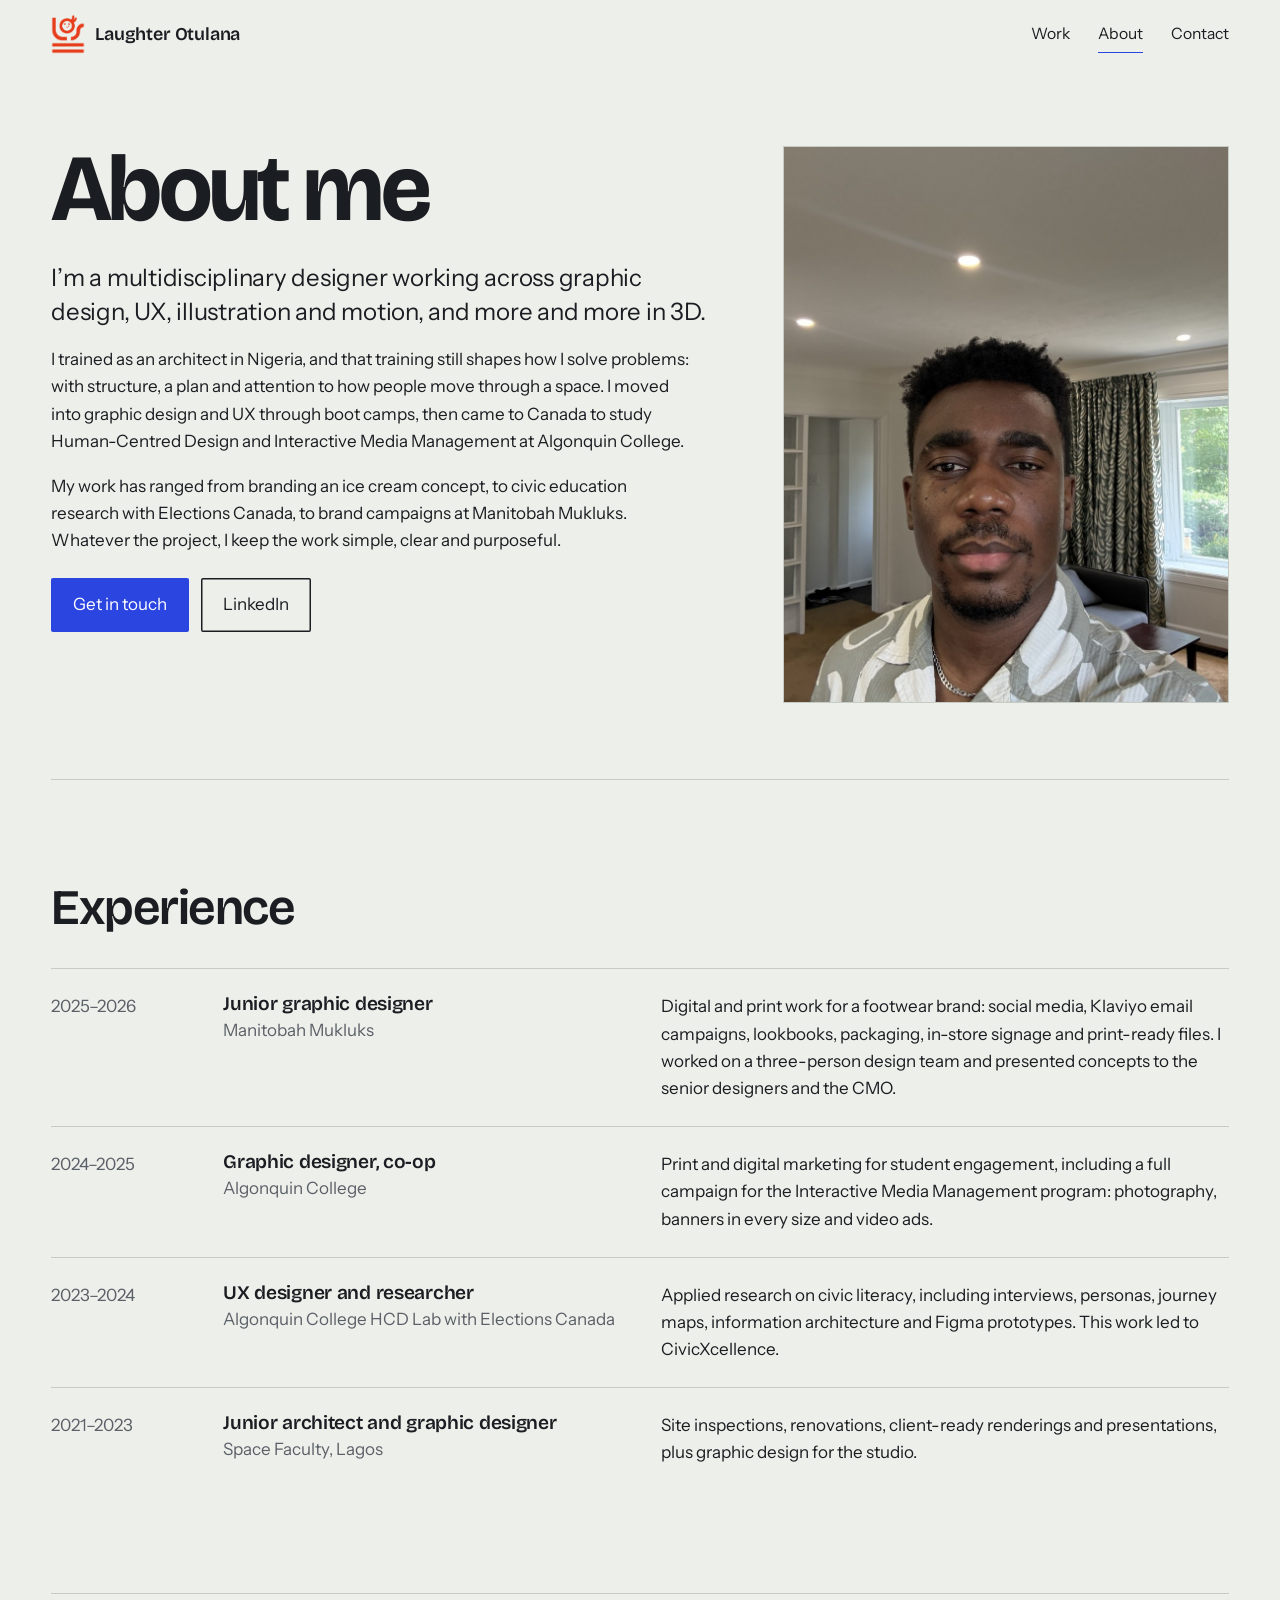
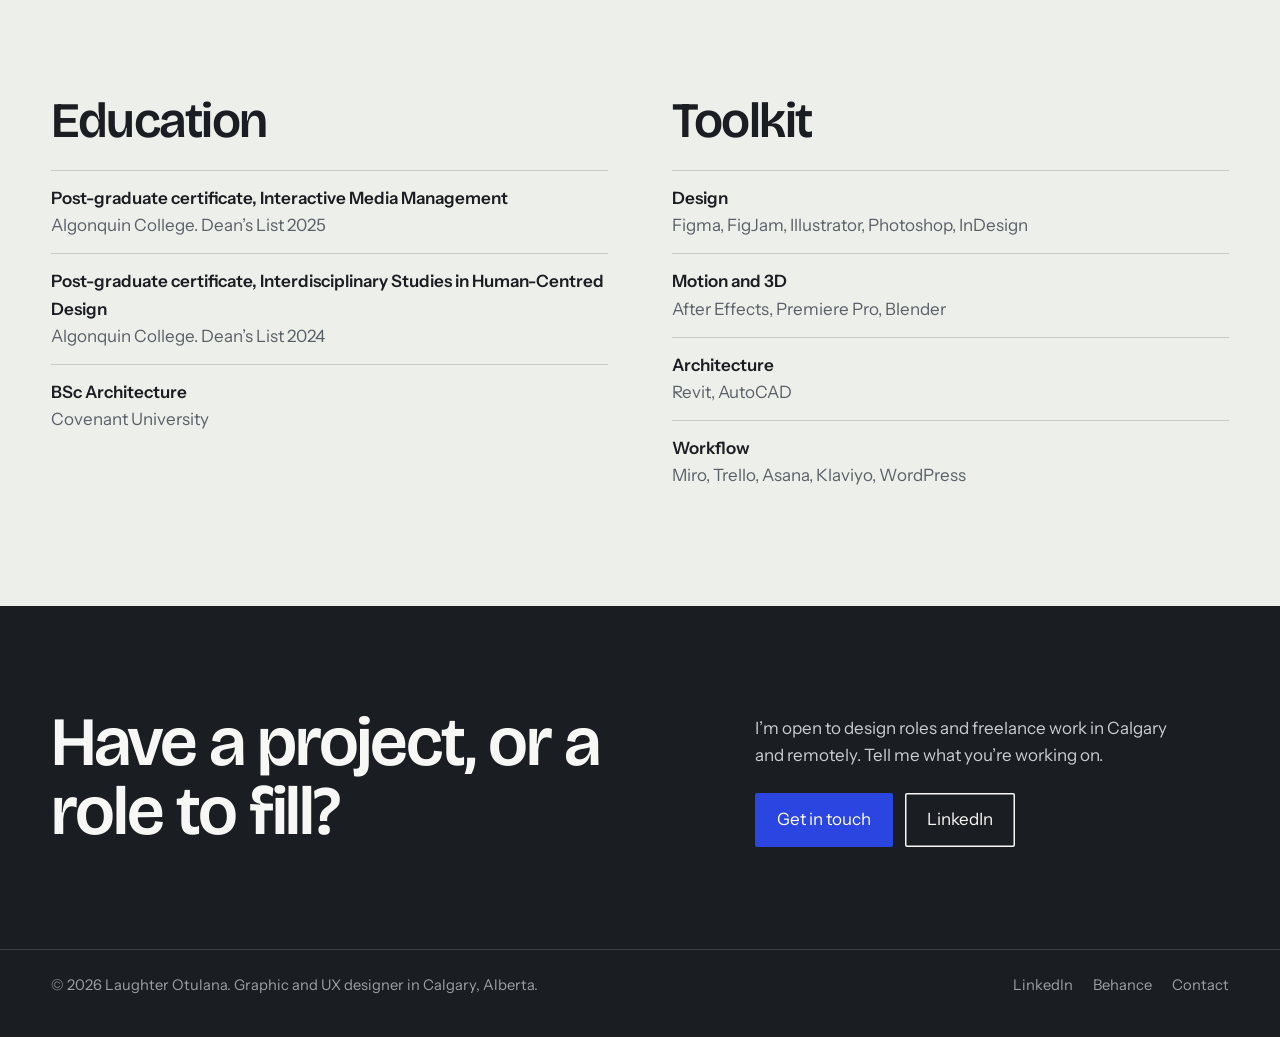
==== about.html @ 89f3bd7b "Add portfolio site Co-Authored-By: Claude Opus 5.5 <noreply@anthropic.com> Claude-Session: https://c" ====
<!DOCTYPE html>
<html lang="en">
<head>
<meta charset="utf-8">
<meta name="viewport" content="width=device-width, initial-scale=1">
<title>About, Laughter Otulana</title>
<meta name="description" content="Graphic and UX designer with a background in architecture, based in Calgary.">
<meta property="og:title" content="About, Laughter Otulana">
<meta property="og:description" content="Graphic and UX designer with a background in architecture, based in Calgary."><meta property="og:image" content="assets/img/og-image.jpg">
<link rel="icon" type="image/png" href="assets/img/favicon.png">
<link rel="preconnect" href="https://fonts.googleapis.com"><link rel="preconnect" href="https://fonts.gstatic.com" crossorigin><link href="https://fonts.googleapis.com/css2?family=Bricolage+Grotesque:opsz,wght@12..96,400..800&family=Instrument+Sans:wght@400..700&display=swap" rel="stylesheet">
<link rel="stylesheet" href="css/style.css">
</head>
<body>
<a class="skip" href="#main">Skip to content</a>
<header class="site-head"><div class="wrap">
<a class="brand" href="index.html"><img class="logo" src="assets/img/logo.png" alt="" width="34" height="40"><span class="full">Laughter Otulana</span></a>
<nav class="nav" aria-label="Main"><a href="index.html#work">Work</a><a href="about.html" aria-current="page">About</a><a href="contact.html">Contact</a></nav>
</div></header>
<main id="main"><div class="wrap">
<section class="about-hero">
<div class="bio">
<h1 class="case-title">About me</h1>
<div style="height:28px"></div>
<p>I’m a multidisciplinary designer working across graphic design, UX, illustration and motion, and more and more in 3D.</p>
<p>I trained as an architect in Nigeria, and that training still shapes how I solve problems: with structure, a plan and attention to how people move through a space. I moved into graphic design and UX through boot camps, then came to Canada to study Human-Centred Design and Interactive Media Management at Algonquin College.</p>
<p>My work has ranged from branding an ice cream concept, to civic education research with Elections Canada, to brand campaigns at Manitobah Mukluks. Whatever the project, I keep the work simple, clear and purposeful.</p>
<div class="actions"><a class="btn" href="contact.html">Get in touch</a><a class="btn ghost" href="https://www.linkedin.com/in/laughter-otulana-2809b318a/">LinkedIn</a></div>
</div>
<div class="media "><div class="ph"><span>Portrait</span></div><img src="assets/img/about/portrait.jpg" alt="Portrait of Laughter Otulana in a grey and white patterned shirt" decoding="async"></div>
</section>
<section class="sec" aria-labelledby="exp-h"><div class="sec-head"><h2 id="exp-h">Experience</h2></div><ol class="timeline"><li><div class="when">2025–2026</div><div><h3>Junior graphic designer</h3><div class="org">Manitobah Mukluks</div></div><p>Digital and print work for a footwear brand: social media, Klaviyo email campaigns, lookbooks, packaging, in-store signage and print-ready files. I worked on a three-person design team and presented concepts to the senior designers and the CMO.</p></li><li><div class="when">2024–2025</div><div><h3>Graphic designer, co-op</h3><div class="org">Algonquin College</div></div><p>Print and digital marketing for student engagement, including a full campaign for the Interactive Media Management program: photography, banners in every size and video ads.</p></li><li><div class="when">2023–2024</div><div><h3>UX designer and researcher</h3><div class="org">Algonquin College HCD Lab with Elections Canada</div></div><p>Applied research on civic literacy, including interviews, personas, journey maps, information architecture and Figma prototypes. This work led to CivicXcellence.</p></li><li><div class="when">2021–2023</div><div><h3>Junior architect and graphic designer</h3><div class="org">Space Faculty, Lagos</div></div><p>Site inspections, renovations, client-ready renderings and presentations, plus graphic design for the studio.</p></li></ol></section>
<section class="sec cols2">
<div><h2 style="margin-bottom:24px">Education</h2><ul class="plain"><li><b>Post-graduate certificate, Interactive Media Management</b><span>Algonquin College. Dean’s List 2025</span></li><li><b>Post-graduate certificate, Interdisciplinary Studies in Human-Centred Design</b><span>Algonquin College. Dean’s List 2024</span></li><li><b>BSc Architecture</b><span>Covenant University</span></li></ul></div>
<div><h2 style="margin-bottom:24px">Toolkit</h2><ul class="plain"><li><b>Design</b><span>Figma, FigJam, Illustrator, Photoshop, InDesign</span></li><li><b>Motion and 3D</b><span>After Effects, Premiere Pro, Blender</span></li><li><b>Architecture</b><span>Revit, AutoCAD</span></li><li><b>Workflow</b><span>Miro, Trello, Asana, Klaviyo, WordPress</span></li></ul></div>
</section>
</div></main>
<section class="cta" aria-labelledby="cta-h"><div class="wrap">
<div><h2 id="cta-h">Have a project, or a role to fill?</h2></div>
<div><p>I’m open to design roles and freelance work in Calgary and remotely. Tell me what you’re working on.</p>
<div class="actions"><a class="btn" href="contact.html">Get in touch</a><a class="btn ghost" href="https://www.linkedin.com/in/laughter-otulana-2809b318a/">LinkedIn</a></div></div>
</div></section>
<footer class="site-foot"><div class="wrap">
<span>© <span data-year>2026</span> Laughter Otulana. Graphic and UX designer in Calgary, Alberta.</span>
<nav aria-label="Social"><a href="https://www.linkedin.com/in/laughter-otulana-2809b318a/">LinkedIn</a><a href="https://www.behance.net/laughteoluwase">Behance</a><a href="contact.html">Contact</a></nav>
</div></footer>
<script src="js/main.js"></script>
</body>
</html>
---- css/style.css ----
/* Laughter Otulana — portfolio */
:root{
  --paper:#EDEFEA;
  --sheet:#F7F8F5;
  --ink:#1A1D21;
  --graphite:#5A6067;
  --line:#C6CBC3;
  --cobalt:#2B45E0;
  --cobalt-ink:#1E33B0;
  --display:"Bricolage Grotesque", "Helvetica Neue", Arial, sans-serif;
  --text:"Instrument Sans", "Helvetica Neue", Arial, sans-serif;
  --gutter:clamp(20px,4vw,56px);
  --max:1320px;
}
*{box-sizing:border-box}
html{-webkit-text-size-adjust:100%;scroll-behavior:smooth}
@media (prefers-reduced-motion:reduce){html{scroll-behavior:auto}}
body{margin:0;background:var(--paper);color:var(--ink);font-family:var(--text);font-size:1.0625rem;line-height:1.6;font-feature-settings:"tnum" 0}
img{display:block;max-width:100%}
a{color:inherit}
:focus-visible{outline:2px solid var(--cobalt);outline-offset:3px}
.skip{position:absolute;left:-999px;top:8px;background:var(--ink);color:var(--sheet);padding:8px 12px;z-index:10}
.skip:focus{left:8px}
.wrap{max-width:var(--max);margin:0 auto;padding:0 var(--gutter)}

/* header */
.site-head{position:sticky;top:0;z-index:5;background:color-mix(in srgb,var(--paper) 92%,transparent);backdrop-filter:blur(8px);border-bottom:1px solid transparent;transition:border-color .2s}
.site-head.scrolled{border-bottom-color:var(--line)}
.site-head .wrap{display:flex;align-items:center;justify-content:space-between;height:68px}
.brand{font-family:var(--display);font-weight:600;font-size:1.125rem;text-decoration:none;letter-spacing:-.01em;display:flex;align-items:center;gap:10px}
.brand svg{width:26px;height:26px}
.brand .logo{height:40px;width:auto;display:block}
.nav{display:flex;gap:28px;font-size:.98rem}
.nav a{text-decoration:none;padding:6px 0;border-bottom:1.5px solid transparent}
.nav a:hover,.nav a[aria-current="page"]{border-bottom-color:var(--cobalt)}

/* hero */
.hero{padding:clamp(48px,9vw,120px) 0 clamp(56px,8vw,104px)}
.dim{position:relative;height:28px;margin-bottom:14px;color:var(--cobalt);width:min(100%,var(--namew,100%))}
.dim .rule{position:absolute;left:0;right:0;top:50%;height:1px;background:currentColor;transform-origin:center;animation:draw 1.1s cubic-bezier(.6,.05,.2,1) .2s both}
.dim .rule::before,.dim .rule::after{content:"";position:absolute;top:-8px;width:1.5px;height:17px;background:currentColor;transform:rotate(45deg)}
.dim .rule::before{left:-1px}
.dim .rule::after{right:-1px}
.dim .tick{position:absolute;top:0;bottom:-18px;width:1px;background:currentColor;animation:fade .4s ease 1.1s both}
.dim .tick.l{left:0}.dim .tick.r{right:0}
.dim .label{position:absolute;left:50%;top:50%;transform:translate(-50%,-50%);background:var(--paper);padding:0 14px;font-size:clamp(.82rem,1.4vw,1rem);white-space:nowrap;animation:fade .5s ease 1s both,hover 3.2s ease-in-out 1.5s infinite;font-weight:500}
@keyframes draw{from{transform:scaleX(0)}to{transform:scaleX(1)}}
@keyframes fade{from{opacity:0}to{opacity:1}}
@keyframes hover{0%,100%{transform:translate(-50%,-50%)}50%{transform:translate(-50%,calc(-50% - 6px))}}
@media (prefers-reduced-motion:reduce){.dim .rule,.dim .tick,.dim .label{animation:none}}
.name{font-family:var(--display);font-weight:700;font-size:clamp(3.4rem,13.2vw,12.5rem);line-height:.86;letter-spacing:-.045em;margin:0;display:inline-block;font-variation-settings:"wdth" 100}
.name span{display:block}
.name span+span{margin-top:.14em}
.hero-foot{display:grid;grid-template-columns:minmax(0,1.3fr) minmax(0,1fr);gap:40px;margin-top:clamp(36px,5vw,64px);align-items:end}
.lede{font-size:clamp(1.2rem,2vw,1.55rem);line-height:1.4;max-width:30ch;margin:0;letter-spacing:-.01em}
.facts{display:grid;grid-template-columns:auto 1fr;gap:6px 20px;margin:0;font-size:.95rem}
.facts dt{color:var(--graphite)}
.facts dd{margin:0}
.btn{display:inline-flex;align-items:center;gap:10px;background:var(--cobalt);color:#fff;text-decoration:none;padding:13px 22px;border-radius:2px;font-weight:500;border:0;font:inherit;cursor:pointer}
.btn:hover{background:var(--cobalt-ink)}
.btn.ghost{background:transparent;color:var(--ink);box-shadow:inset 0 0 0 1.5px var(--ink)}
.btn.ghost:hover{background:var(--ink);color:var(--sheet)}
.actions{display:flex;gap:12px;flex-wrap:wrap;margin-top:24px}

/* section heads */
.sec{padding:clamp(56px,8vw,112px) 0;border-top:1px solid var(--line)}
.sec-head{display:flex;justify-content:space-between;align-items:end;gap:24px;flex-wrap:wrap;margin-bottom:36px}
h2{font-family:var(--display);font-weight:600;font-size:clamp(1.9rem,4vw,3.1rem);letter-spacing:-.03em;line-height:1;margin:0}
h3{font-family:var(--display);font-weight:600;letter-spacing:-.015em;line-height:1.15;margin:0}

/* filters */
.filters{display:flex;gap:6px;flex-wrap:wrap}
.filters button{font:inherit;font-size:.95rem;background:none;border:1px solid var(--line);color:var(--ink);padding:7px 14px;border-radius:99px;cursor:pointer}
.filters button:hover{border-color:var(--ink)}
.filters button[aria-pressed="true"]{background:var(--ink);color:var(--sheet);border-color:var(--ink)}

/* work grid */
.grid{display:grid;grid-template-columns:repeat(6,1fr);gap:clamp(28px,3.4vw,48px) clamp(20px,2.4vw,32px)}
.card{grid-column:span 2;text-decoration:none;display:block}
.card.big{grid-column:span 3}
.card[hidden]{display:none}
.card .media{aspect-ratio:4/3}
.card h3{font-size:1.3rem;margin-top:16px}
.card.big h3{font-size:clamp(1.4rem,2.2vw,1.85rem)}
.card .disc{color:var(--graphite);font-size:.95rem;margin-top:4px}
.card .sum{margin:10px 0 0;max-width:46ch}
.card:hover h3{color:var(--cobalt)}
.card .media img{transition:transform .5s cubic-bezier(.2,.7,.2,1)}
.card:hover .media img{transform:scale(1.02)}
@media (prefers-reduced-motion:reduce){.card .media img{transition:none}}

/* media + fallback (drafting paper) */
.media{position:relative;overflow:hidden;background-color:var(--sheet);
  background-image:linear-gradient(var(--line) 1px,transparent 1px),linear-gradient(90deg,var(--line) 1px,transparent 1px);
  background-size:24px 24px;background-position:-1px -1px;border:1px solid var(--line)}
.media img{position:absolute;inset:0;width:100%;height:100%;object-fit:cover;opacity:0;transition:opacity .3s}
.media.has-img img{opacity:1}
.media .ph{position:absolute;inset:0;display:flex;align-items:center;justify-content:center;padding:20px;text-align:center;color:var(--graphite);font-family:var(--display);font-size:clamp(1rem,2vw,1.35rem);font-weight:500}
.media .ph span{background:var(--sheet);padding:4px 12px}
.media.has-img .ph{display:none}

/* approach */
.approach{display:grid;grid-template-columns:repeat(3,1fr);gap:clamp(24px,3vw,48px)}
.approach h3{font-size:1.45rem;margin-bottom:10px}
.approach .from{color:var(--cobalt);font-size:.95rem;margin-bottom:12px;font-weight:500}
.approach p{margin:0;max-width:38ch}

/* cta */
.cta{background:var(--ink);color:var(--sheet)}
.cta .wrap{padding-top:clamp(56px,8vw,104px);padding-bottom:clamp(56px,8vw,104px);display:grid;grid-template-columns:1.4fr 1fr;gap:40px;align-items:end}
.cta h2{font-size:clamp(2.2rem,5.4vw,4.4rem)}
.cta p{margin:0 0 20px;color:#C9CDD2;max-width:40ch}
.cta .btn.ghost{color:var(--sheet);box-shadow:inset 0 0 0 1.5px var(--sheet)}
.cta .btn.ghost:hover{background:var(--sheet);color:var(--ink)}

/* footer */
.site-foot{padding:28px 0 40px;font-size:.92rem;color:var(--graphite)}
.cta + .site-foot{background:var(--ink);color:#9AA0A6;padding-top:0}
.site-foot .wrap{display:flex;justify-content:space-between;gap:16px;flex-wrap:wrap;border-top:1px solid color-mix(in srgb,currentColor 30%,transparent);padding-top:24px}
.site-foot nav{display:flex;gap:20px}
.site-foot a{text-decoration:none}
.site-foot a:hover{color:var(--cobalt)}
.cta + .site-foot a:hover{color:#fff}

/* case study */
.case-head{padding:clamp(40px,6vw,88px) 0 clamp(32px,4vw,56px)}
.back{display:inline-block;text-decoration:none;color:var(--graphite);margin-bottom:28px;font-size:.95rem}
.back:hover{color:var(--cobalt)}
.case-title{font-family:var(--display);font-weight:700;font-size:clamp(2.6rem,7.4vw,6.4rem);line-height:.92;letter-spacing:-.04em;margin:0;max-width:15ch}
.case-sum{font-size:clamp(1.15rem,1.8vw,1.45rem);line-height:1.4;max-width:40ch;margin:24px 0 0}
.titleblock{display:grid;grid-template-columns:repeat(auto-fit,minmax(200px,1fr));border:1px solid var(--ink);margin:40px 0 0}
.titleblock div{padding:14px 18px;border-right:1px solid var(--ink);border-bottom:1px solid var(--ink);margin:0 -1px -1px 0}
.titleblock dt{font-size:.85rem;color:var(--graphite)}
.titleblock dd{margin:2px 0 0}
.cover{aspect-ratio:16/9;margin-bottom:clamp(40px,6vw,88px)}
.chapter{display:grid;grid-template-columns:minmax(0,1fr) minmax(0,2.2fr);gap:clamp(20px,4vw,72px);padding:clamp(36px,5vw,64px) 0;border-top:1px solid var(--line)}
.chapter > h2{font-size:clamp(1.5rem,2.6vw,2.1rem);position:sticky;top:96px;align-self:start}
.body > *{margin-top:0;margin-bottom:0}
.body > * + *{margin-top:24px}
.body p{max-width:64ch}
.body ul.bul{padding:0;list-style:none;max-width:64ch}
.body ul.bul li{padding:12px 0 12px 26px;border-bottom:1px solid var(--line);position:relative}
.body ul.bul li:first-child{border-top:1px solid var(--line)}
.body ul.bul li::before{content:"";position:absolute;left:2px;top:22px;width:12px;height:1.5px;background:var(--cobalt)}
.stats{display:grid;grid-template-columns:repeat(auto-fit,minmax(160px,1fr));gap:24px}
.stats div{border-left:1.5px solid var(--cobalt);padding-left:16px}
.stats b{display:block;font-family:var(--display);font-weight:600;font-size:clamp(2.2rem,4vw,3.2rem);line-height:1;letter-spacing:-.03em}
.stats span{color:var(--graphite);font-size:.95rem}
.pairs{display:grid;grid-template-columns:repeat(2,1fr);border-top:1px solid var(--line);border-left:1px solid var(--line)}
.pairs div{padding:20px 22px;border-right:1px solid var(--line);border-bottom:1px solid var(--line)}
.pairs h3{font-size:1.12rem;margin-bottom:6px}
.pairs p{margin:0;color:#33383E}
.steps{list-style:none;margin:0;padding:0;counter-reset:s}
.steps li{counter-increment:s;display:grid;grid-template-columns:52px 1fr;gap:4px 12px;padding:16px 0;border-bottom:1px solid var(--line)}
.steps li:first-child{border-top:1px solid var(--line)}
.steps li::before{content:counter(s);font-family:var(--display);font-weight:600;font-size:1.6rem;line-height:1;color:var(--cobalt);grid-row:span 2}
.steps h3{font-size:1.15rem}
.steps p{margin:0;color:#33383E}
.steps li>*:not(h3){grid-column:2}
.steps li>p+p{margin-top:10px}
.steps .shots{margin-top:14px}
.pairs div:last-child:nth-child(odd){grid-column:1/-1}
.shots{display:grid;grid-template-columns:repeat(2,1fr);gap:16px}
.shots figure{margin:0}
.shots figure:only-child,.shots figure.wide{grid-column:1/-1}
.shots .media{aspect-ratio:4/3}
.shots figure:only-child .media{aspect-ratio:16/10}
.shots figcaption{font-size:.9rem;color:var(--graphite);margin-top:8px}
.swatches{display:flex;flex-wrap:wrap;gap:14px}
.swatches div{width:150px}
.swatches i{display:block;height:96px;border:1px solid var(--line)}
.swatches b{display:block;margin-top:8px;font-weight:600}
.swatches span{font-size:.9rem;color:var(--graphite)}
.specimens{display:grid;grid-template-columns:repeat(auto-fit,minmax(220px,1fr));gap:16px}
.specimens div{border:1px solid var(--line);background:var(--sheet);padding:20px}
.specimens .aa{font-size:3rem;line-height:1}
.specimens b{display:block;margin-top:12px}
.specimens span{font-size:.9rem;color:var(--graphite)}
.next{display:block;text-decoration:none;border-top:1px solid var(--ink);padding:clamp(40px,6vw,80px) 0}
.next span{color:var(--graphite)}
.next b{display:block;font-family:var(--display);font-weight:700;font-size:clamp(2rem,6vw,4.6rem);letter-spacing:-.04em;line-height:1;margin-top:8px}
.next:hover b{color:var(--cobalt)}

/* about */
.about-hero{display:grid;grid-template-columns:minmax(0,1.5fr) minmax(0,1fr);gap:clamp(28px,5vw,80px);padding:clamp(40px,6vw,96px) 0;align-items:start}
.about-hero .media{aspect-ratio:4/5}
.bio p{max-width:58ch;margin:0 0 18px}
.bio p:first-of-type{font-size:clamp(1.2rem,1.9vw,1.5rem);line-height:1.4;letter-spacing:-.01em}
.timeline{list-style:none;margin:0;padding:0}
.timeline li{display:grid;grid-template-columns:140px minmax(0,1fr) minmax(0,1.4fr);gap:8px 32px;padding:24px 0;border-top:1px solid var(--line)}
.timeline .when{color:var(--graphite);font-variant-numeric:tabular-nums}
.timeline h3{font-size:1.2rem}
.timeline .org{color:var(--graphite);margin-top:2px}
.timeline p{margin:0;max-width:60ch}
.cols2{display:grid;grid-template-columns:1fr 1fr;gap:clamp(28px,5vw,80px)}
.plain{list-style:none;margin:0;padding:0}
.plain li{padding:14px 0;border-top:1px solid var(--line)}
.plain b{display:block;font-weight:600}
.plain span{color:var(--graphite)}

/* contact */
.contact{display:grid;grid-template-columns:minmax(0,1fr) minmax(0,1.1fr);gap:clamp(28px,5vw,80px);padding:clamp(40px,6vw,96px) 0}
.contact .case-title{max-width:10ch}
.links{list-style:none;padding:0;margin:32px 0 0}
.links li{border-top:1px solid var(--line)}
.links a{display:flex;justify-content:space-between;padding:16px 0;text-decoration:none;font-family:var(--display);font-size:1.35rem;font-weight:500}
.links a span{font-family:var(--text);font-size:.95rem;color:var(--graphite);align-self:center}
.links a:hover{color:var(--cobalt)}
form .field{margin-bottom:18px}
form label{display:block;font-size:.95rem;margin-bottom:6px;font-weight:500}
form input,form textarea{width:100%;font:inherit;color:var(--ink);background:var(--sheet);border:1px solid var(--line);border-radius:2px;padding:12px 14px}
form input:focus,form textarea:focus{outline:2px solid var(--cobalt);outline-offset:0;border-color:var(--cobalt)}
form textarea{min-height:160px;resize:vertical}
.status{margin-top:14px;min-height:1.6em}
.status.err{color:#B3261E}

/* work sections */
.jumpbar{border-top:1px solid var(--line);position:relative}
.jumpbar .wrap{display:flex;align-items:center;gap:20px;flex-wrap:wrap;padding-top:18px;padding-bottom:18px}
.jumpbar span{color:var(--graphite);font-size:.95rem}
.jumpbar nav{display:flex;gap:8px;flex-wrap:wrap}
.jumpbar a{text-decoration:none;border:1px solid var(--line);padding:7px 14px;border-radius:99px;font-size:.95rem}
.jumpbar a:hover{border-color:var(--ink);background:var(--ink);color:var(--sheet)}
.worksec{scroll-margin-top:68px}
.sec-head .intro{margin:0;color:var(--graphite);max-width:44ch}
.grid.n4 .card{grid-column:span 3}
.grid.n4 .card h3{font-size:clamp(1.4rem,2.2vw,1.85rem)}
.card .sum{color:#33383E}

/* photography */
.photos{columns:3 280px;column-gap:16px}
.photos figure{margin:0 0 16px;break-inside:avoid}
.photos figure[hidden]{display:none}
.ph-btn{all:unset;display:block;width:100%;cursor:zoom-in}
.ph-btn:focus-visible{outline:2px solid var(--cobalt);outline-offset:3px}
.photos .media{aspect-ratio:4/5}
.photos figure:nth-child(3n+2) .media{aspect-ratio:1/1}
.photos .media.has-img,.photos figure:nth-child(n) .media.has-img{aspect-ratio:auto;border:0}
.photos .media.has-img img{position:static;height:auto}
.photos figcaption{font-size:.9rem;color:var(--graphite);margin-top:8px}
.lightbox{border:0;padding:0;background:transparent;max-width:none;max-height:none;width:100vw;height:100vh;margin:0}
.lightbox::backdrop{background:rgba(20,22,25,.92)}
.lightbox[open]{display:flex;flex-direction:column;align-items:center;justify-content:center;gap:12px}
.lightbox img{max-width:92vw;max-height:82vh;object-fit:contain}
.lb-cap{color:#D5D9DD;margin:0}
.lb-close{position:fixed;top:16px;right:16px;font:inherit;background:var(--sheet);color:var(--ink);border:0;padding:8px 14px;border-radius:2px;cursor:pointer}

/* responsive */
@media (max-width:960px){
  .grid{grid-template-columns:repeat(2,1fr)}
  .grid .card,.grid.n4 .card{grid-column:span 1}
  .approach{grid-template-columns:1fr}
  .hero-foot,.cta .wrap,.about-hero,.contact,.cols2{grid-template-columns:1fr}
  .chapter{grid-template-columns:1fr}
  .chapter > h2{position:static}
  .timeline li{grid-template-columns:1fr}
}
@media (max-width:600px){
  .grid{grid-template-columns:1fr}
  .nav{gap:18px}
  .brand .full{display:none}
  .shots,.pairs{grid-template-columns:1fr}
  .dim .label{font-size:.75rem;padding:0 8px}
}
.cover.hero-img{aspect-ratio:2576/1388}
.shots figure.fit .media,.shots figure.fit:only-child .media{aspect-ratio:auto;min-height:120px}
.shots figure.fit .media.has-img{min-height:0;background:none}
.shots figure.fit .media.has-img img{position:static;height:auto}
.shots.stack{grid-template-columns:1fr;margin-top:16px}
.shots>.shots{grid-column:1/-1}
.shots figure.vid video{display:block;width:100%;aspect-ratio:16/9;background:#111;object-fit:contain}
.cover.hero-img{aspect-ratio:auto}
.cover.hero-img.has-img img{position:static;display:block;width:100%;height:auto}
.media.fit-contain{background:#2F6A44}
.media.fit-contain img{object-fit:contain}
.card:hover .media.fit-contain img{transform:none}
.shots figure.vid.portrait{grid-column:1/-1;max-width:380px}
.shots figure.vid.portrait video{aspect-ratio:9/16}
@media (prefers-reduced-motion:reduce){.shots figure.vid.portrait video{animation:none}}
.media.sc-thumb{background:#205859}
.shots figure.vid.walk{grid-column:1/-1;max-width:460px}
.shots figure.vid.walk video{aspect-ratio:4/5;background:#F8F5EE}
.screens{display:grid;grid-template-columns:repeat(4,1fr);gap:16px}
.screens figure{margin:0}
.screens .media{aspect-ratio:1572/3408;border-radius:14px;overflow:hidden;background:#1F5A58}
.screens figcaption{font-size:.9rem;color:var(--graphite);margin-top:8px}
@media (max-width:600px){.screens{grid-template-columns:repeat(2,1fr)}}
.pairs p+p{margin-top:8px}
.steps .shots figure.fit.wide{grid-column:1/-1}
.cups{display:grid;grid-template-columns:repeat(4,1fr);gap:16px}
.cups figure{margin:0}.cups .media{aspect-ratio:1803/2576}
.cups figcaption{font-size:.9rem;color:var(--graphite);margin-top:8px}
@media (max-width:600px){.cups{grid-template-columns:repeat(2,1fr)}}
.shots figure.fit.sketch{grid-column:1/-1;max-width:460px}
.shots figure.fit.mono{grid-column:auto;max-width:none}
.shots figure.vid.sq{grid-column:1/-1;max-width:560px}
.shots figure.vid.sq video{display:block;width:100%;aspect-ratio:1/1;background:#278FCF}
.photos.pcols{columns:auto;display:flex;gap:16px;align-items:flex-start}
.pcol{flex:1;display:flex;flex-direction:column;gap:16px;min-width:0}
.photos.pcols figure{margin:0}
@media (max-width:700px){.photos.pcols{flex-direction:column}.pcol{display:contents}.photos.pcols{display:flex}}
.pull{font-family:var(--display);font-size:clamp(1.4rem,2.6vw,2rem);line-height:1.25;letter-spacing:-.015em;margin:28px 0 6px;padding-left:20px;border-left:3px solid var(--cobalt)}
.note{color:var(--graphite);font-size:.9rem;margin:0 0 0 23px}
.findings{display:grid;grid-template-columns:repeat(2,1fr);gap:12px;margin:20px 0}
.findings div{background:var(--sheet);border:1px solid var(--line);padding:18px 20px}
.findings b{font-family:var(--display);color:var(--cobalt);font-size:1.1rem}
.findings p{margin:6px 0 0}
.themes{display:grid;grid-template-columns:repeat(auto-fit,minmax(220px,1fr));gap:12px;margin-top:16px}
.themes div{background:var(--sheet);border-top:3px solid var(--cobalt);padding:18px 20px}
.themes h3{font-size:1.1rem;margin-bottom:6px}.themes p{margin:0;color:#33383E;font-size:.95rem}
.chips{display:flex;flex-wrap:wrap;gap:8px;margin:14px 0 22px}
.chips span{border:1.5px solid var(--cobalt);color:var(--cobalt);padding:6px 14px;border-radius:30px;font-weight:500;font-size:.95rem}
.journey{list-style:none;padding:0;margin:24px 0 0;display:grid;grid-template-columns:repeat(5,1fr);gap:12px;position:relative}
.journey:before{content:"";position:absolute;left:24px;right:24px;top:24px;height:2px;background:#7D3239;opacity:.35}
.journey li{position:relative}
.journey b{display:grid;place-items:center;width:48px;height:48px;border-radius:50%;background:#7D3239;color:#fff;font-family:var(--display);font-size:1.2rem;position:relative}
.journey h3{font-size:1.05rem;margin:14px 0 6px}.journey p{margin:0;font-size:.92rem;color:#33383E}
@media (max-width:960px){.journey{grid-template-columns:1fr;gap:20px}.journey:before{left:23px;right:auto;top:24px;bottom:24px;width:2px;height:auto}.journey li{padding-left:66px}.journey b{position:absolute;left:0;top:0}.journey h3{margin-top:10px}}
@media (max-width:600px){.findings{grid-template-columns:1fr}}
.team{display:grid;grid-template-columns:repeat(4,1fr);gap:20px;margin-top:20px}
.team figure{margin:0;text-align:center}
.team img{width:100%;max-width:150px;aspect-ratio:1;border-radius:50%;object-fit:cover;display:block;margin:0 auto;box-shadow:0 0 0 3px var(--paper),0 0 0 5px var(--line)}
.team .me img{box-shadow:0 0 0 3px var(--paper),0 0 0 6px var(--cobalt)}
.team figcaption{margin-top:12px}
.team b{display:block;font-family:var(--display);font-size:1.02rem}
.team span{display:block;color:var(--graphite);font-size:.88rem;margin-top:2px}
@media (max-width:600px){.team{grid-template-columns:repeat(2,1fr)}}
.shots figure.fit.poster-fig{grid-column:1/-1;max-width:460px}
.shots figure.vid.jv{grid-column:1/-1;max-width:720px}
.shots figure.vid.jv video{display:block;width:100%;aspect-ratio:1080/1060;background:#fff}
.methods{display:grid;grid-template-columns:repeat(4,1fr);gap:10px;margin-bottom:32px}
.methods div{border:1px solid var(--line);background:var(--sheet);padding:14px 16px}
.methods b{display:block;font-family:var(--display);font-size:1rem;color:var(--cobalt)}
.methods span{display:block;font-size:.88rem;color:#3d434a;margin-top:4px;line-height:1.4}
@media (max-width:960px){.methods{grid-template-columns:repeat(2,1fr)}}
.cover.hero-tall{max-width:620px;margin-left:auto;margin-right:auto}
.swatches.five{display:grid;grid-template-columns:repeat(5,1fr);gap:12px}
.swatches.five div{width:auto}
@media (max-width:700px){.swatches.five{grid-template-columns:repeat(2,1fr)}}
.specimens div .aa{border:0;background:none;padding:0}
.personas{display:grid;gap:24px;margin-top:20px}
.persona{background:var(--sheet);border:1px solid var(--line);overflow:hidden}
.persona .p-top{display:grid;grid-template-columns:260px 1fr;border-bottom:1px solid var(--line)}
.persona .p-photo{background:#FF8517;min-height:220px}
.persona .p-photo img{width:100%;height:100%;object-fit:cover;object-position:50% 35%;display:block}
.persona .p-head{padding:22px 26px;align-self:center}
.persona .p-body{padding:22px 26px}
.persona h3{font-size:1.35rem;margin:0}
.persona .p-quote{font-family:var(--display);color:#A84E00;margin:6px 0 14px;font-size:1.02rem}
.persona .p-meta{display:grid;grid-template-columns:repeat(auto-fit,minmax(130px,1fr));gap:8px 16px;margin:0 0 14px;padding:12px 0;border-top:1px solid var(--line);border-bottom:1px solid var(--line)}
.persona .p-meta dt{font-size:.78rem;color:var(--graphite);text-transform:uppercase;letter-spacing:.04em}
.persona .p-meta dd{margin:0;font-weight:500}
.persona h4{font-size:.95rem;margin:12px 0 6px;color:#A84E00}
.persona p{margin:0}
.persona .p-cols{display:grid;grid-template-columns:1fr 1fr;gap:18px}
.note-line{margin-top:20px;padding:14px 18px;border-left:3px solid #FF8517;background:var(--sheet)}
@media (max-width:760px){.persona .p-top{grid-template-columns:1fr}.persona .p-photo{aspect-ratio:776/654}.persona .p-cols{grid-template-columns:1fr}}
.persona .p-body > h4:first-child{margin-top:0}.persona .p-head .p-meta{margin-bottom:0}
.shots figure.narrow .media{max-width:560px;margin:0 auto}.shots figure.narrow figcaption{text-align:center}

@media (min-width:761px){.shots.three{grid-template-columns:repeat(3,1fr)}}

.pairs .fix{margin-top:12px;padding-top:12px;border-top:1px dashed var(--line);color:#1f2937}
.pairs .fix b{color:var(--cobalt)}

.glance{display:grid;grid-template-columns:repeat(3,1fr);gap:0;margin:clamp(28px,4vw,48px) 0 0;border:1px solid var(--line);background:var(--sheet)}
.glance div{padding:20px 22px;border-left:1px solid var(--line)}
.glance div:first-child{border-left:0}
.glance b{display:block;font-family:var(--display);font-size:.82rem;letter-spacing:.08em;text-transform:uppercase;color:var(--cobalt);margin-bottom:8px}
.glance p{margin:0;font-size:1rem;line-height:1.5}
@media (max-width:760px){.glance{grid-template-columns:1fr}.glance div{border-left:0;border-top:1px solid var(--line)}.glance div:first-child{border-top:0}}

/* hero art: abstract shape composition */
.hero .wrap{position:relative}
.hero-art{position:absolute;right:calc(var(--gutter) + clamp(0px,1.5vw,20px));top:clamp(70px,6vw,110px);width:clamp(190px,22vw,300px);aspect-ratio:1;height:auto;pointer-events:none}
.hero-art svg{width:100%;height:100%;overflow:visible}
@media (max-width:899px){.hero-art{display:none}}
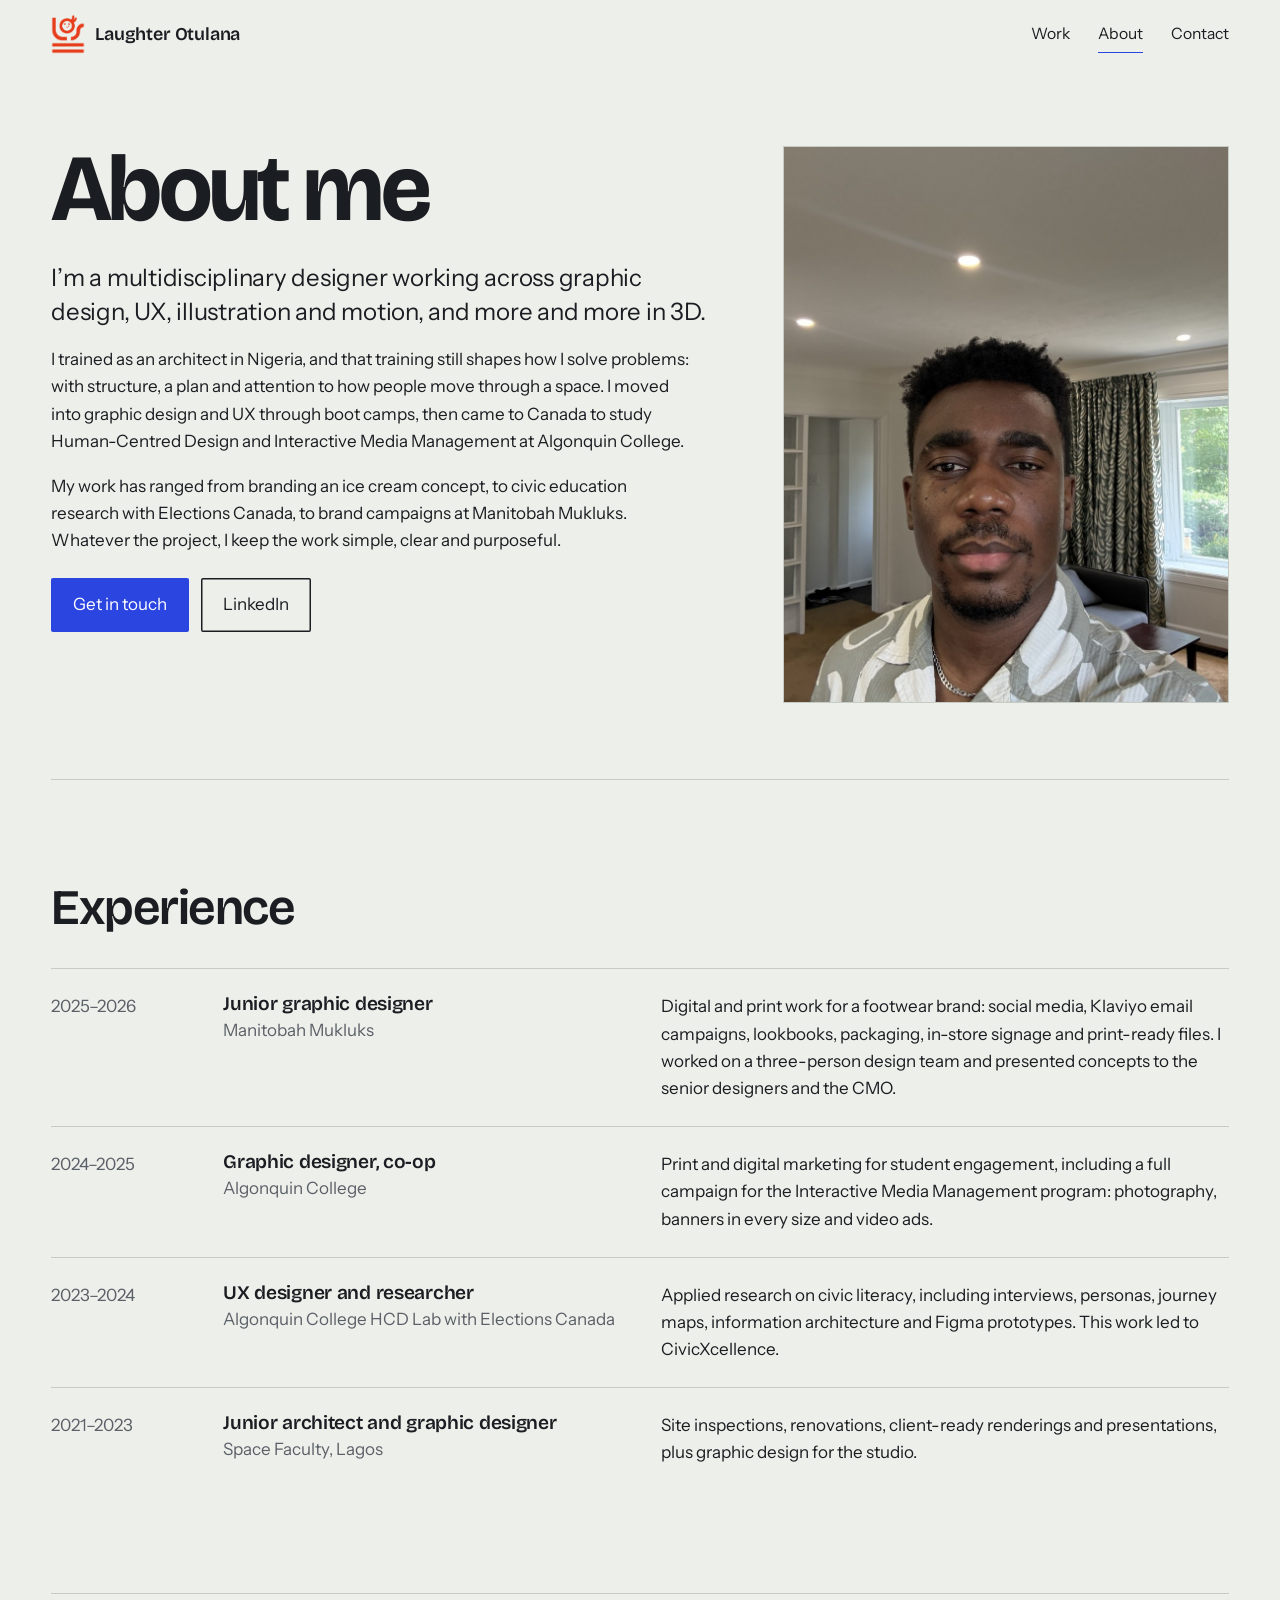
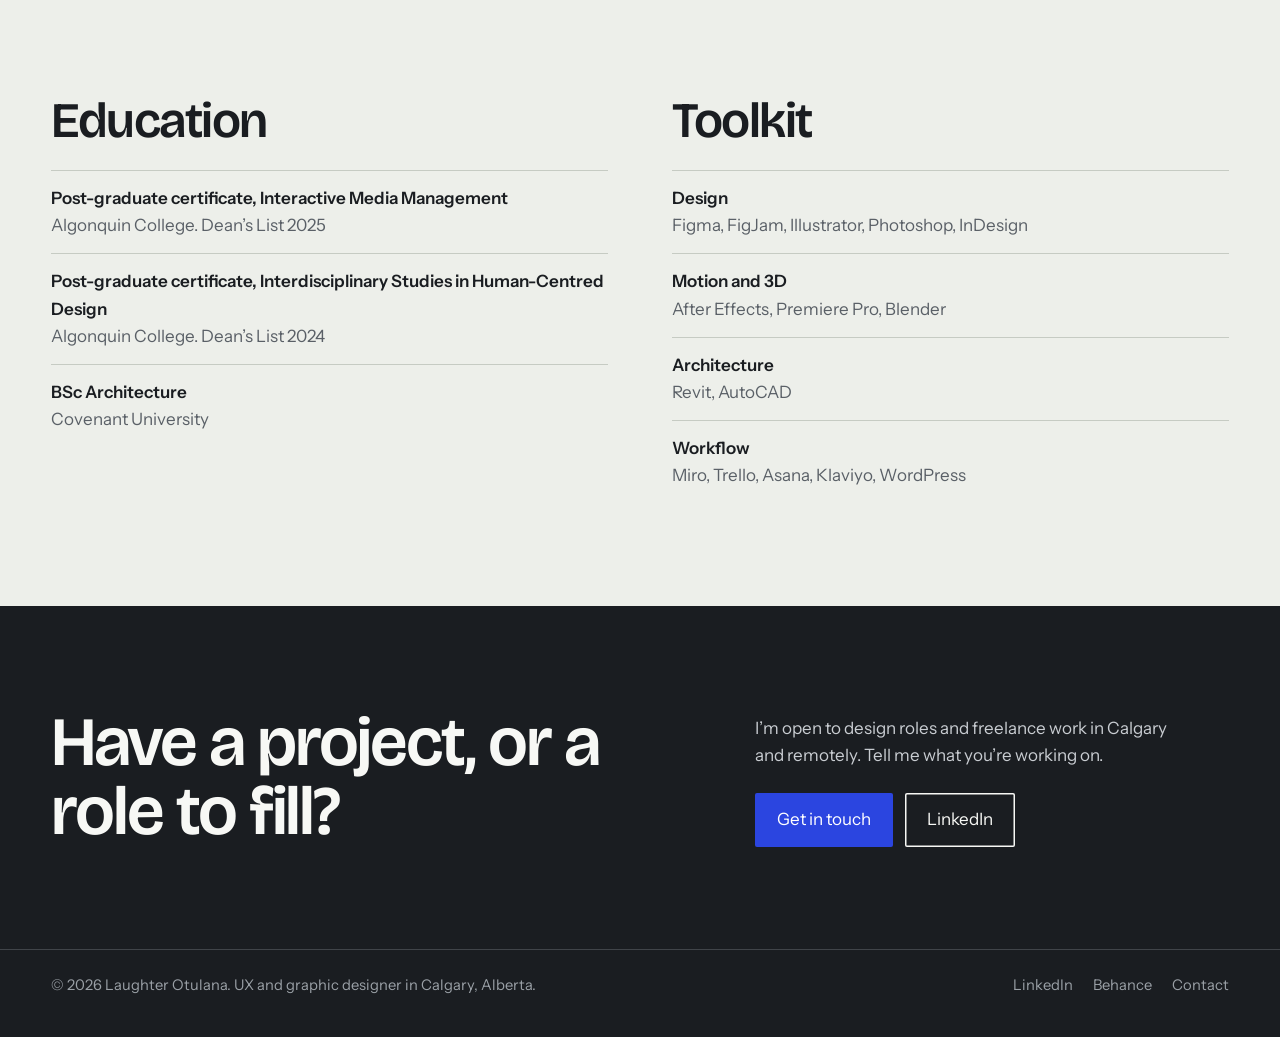
==== commit 08ef4fff: "Put UX first; add next/previous to photo viewer Co-Authored-By: Claude Opus 5.5 <noreply@anthropic.c" ====
--- a/about.html
+++ b/about.html
@@ -4,9 +4,9 @@
 <meta charset="utf-8">
 <meta name="viewport" content="width=device-width, initial-scale=1">
 <title>About, Laughter Otulana</title>
-<meta name="description" content="Graphic and UX designer with a background in architecture, based in Calgary.">
+<meta name="description" content="UX and graphic designer with a background in architecture, based in Calgary.">
 <meta property="og:title" content="About, Laughter Otulana">
-<meta property="og:description" content="Graphic and UX designer with a background in architecture, based in Calgary."><meta property="og:image" content="assets/img/og-image.jpg">
+<meta property="og:description" content="UX and graphic designer with a background in architecture, based in Calgary."><meta property="og:image" content="assets/img/og-image.jpg">
 <link rel="icon" type="image/png" href="assets/img/favicon.png">
 <link rel="preconnect" href="https://fonts.googleapis.com"><link rel="preconnect" href="https://fonts.gstatic.com" crossorigin><link href="https://fonts.googleapis.com/css2?family=Bricolage+Grotesque:opsz,wght@12..96,400..800&family=Instrument+Sans:wght@400..700&display=swap" rel="stylesheet">
 <link rel="stylesheet" href="css/style.css">
@@ -41,7 +41,7 @@
 <div class="actions"><a class="btn" href="contact.html">Get in touch</a><a class="btn ghost" href="https://www.linkedin.com/in/laughter-otulana-2809b318a/">LinkedIn</a></div></div>
 </div></section>
 <footer class="site-foot"><div class="wrap">
-<span>© <span data-year>2026</span> Laughter Otulana. Graphic and UX designer in Calgary, Alberta.</span>
+<span>© <span data-year>2026</span> Laughter Otulana. UX and graphic designer in Calgary, Alberta.</span>
 <nav aria-label="Social"><a href="https://www.linkedin.com/in/laughter-otulana-2809b318a/">LinkedIn</a><a href="https://www.behance.net/laughteoluwase">Behance</a><a href="contact.html">Contact</a></nav>
 </div></footer>
 <script src="js/main.js"></script>
--- a/css/style.css
+++ b/css/style.css
@@ -243,7 +243,12 @@
 .lightbox[open]{display:flex;flex-direction:column;align-items:center;justify-content:center;gap:12px}
 .lightbox img{max-width:92vw;max-height:82vh;object-fit:contain}
 .lb-cap{color:#D5D9DD;margin:0}
-.lb-close{position:fixed;top:16px;right:16px;font:inherit;background:var(--sheet);color:var(--ink);border:0;padding:8px 14px;border-radius:2px;cursor:pointer}
+.lb-close{position:fixed;top:16px;right:16px;font:inherit;background:var(--sheet);color:var(--ink);border:0;padding:8px 14px;border-radius:2px;cursor:pointer;z-index:2}
+.lb-nav{position:fixed;top:50%;transform:translateY(-50%);width:52px;height:52px;border-radius:50%;border:0;background:rgba(255,255,255,.9);color:var(--ink);font-size:2rem;line-height:1;cursor:pointer;display:flex;align-items:center;justify-content:center;padding:0 0 4px;z-index:2}
+.lb-nav:hover{background:#fff}
+.lb-prev{left:16px}.lb-next{right:16px}
+.lb-count{color:#9AA0A6;margin:0;font-size:.85rem}
+@media (max-width:600px){.lb-nav{width:42px;height:42px;font-size:1.6rem;top:auto;bottom:24px;transform:none}.lb-prev{left:calc(50% - 56px)}.lb-next{right:calc(50% - 56px)}}
 
 /* responsive */
 @media (max-width:960px){
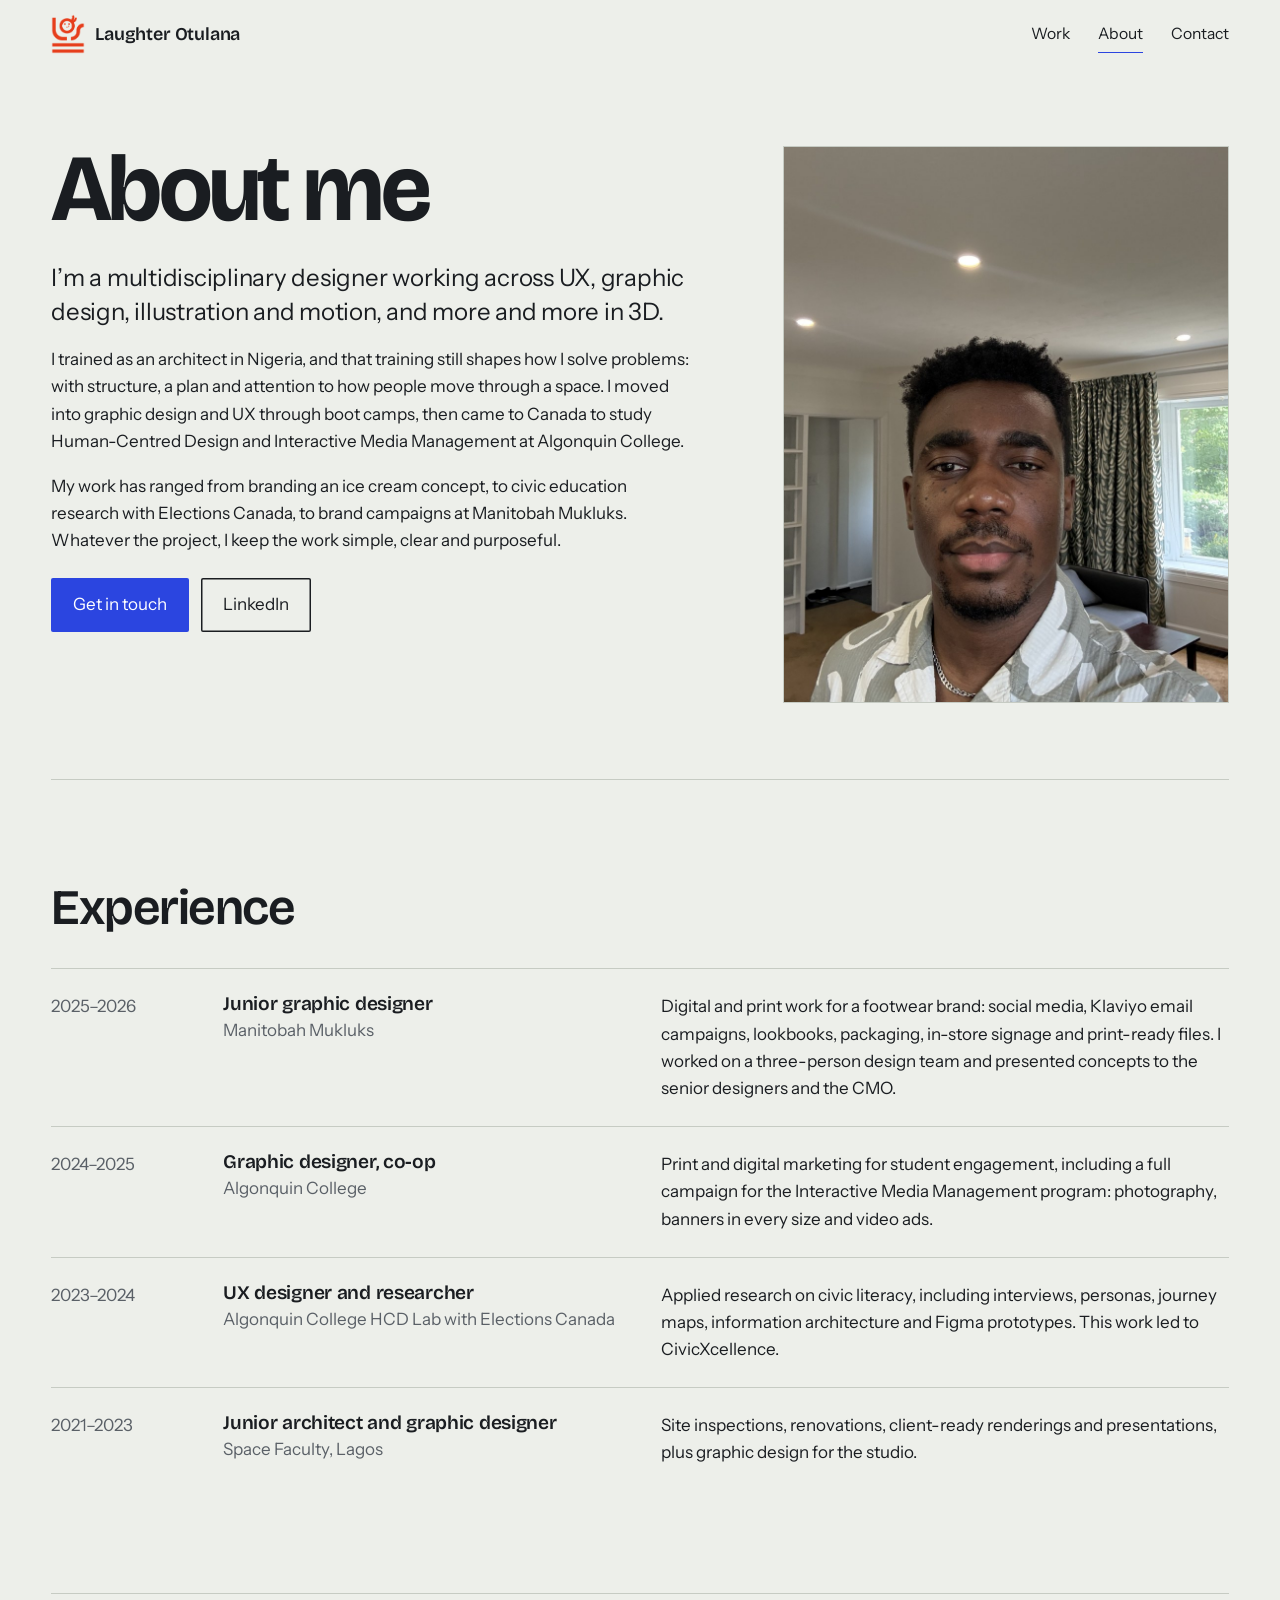
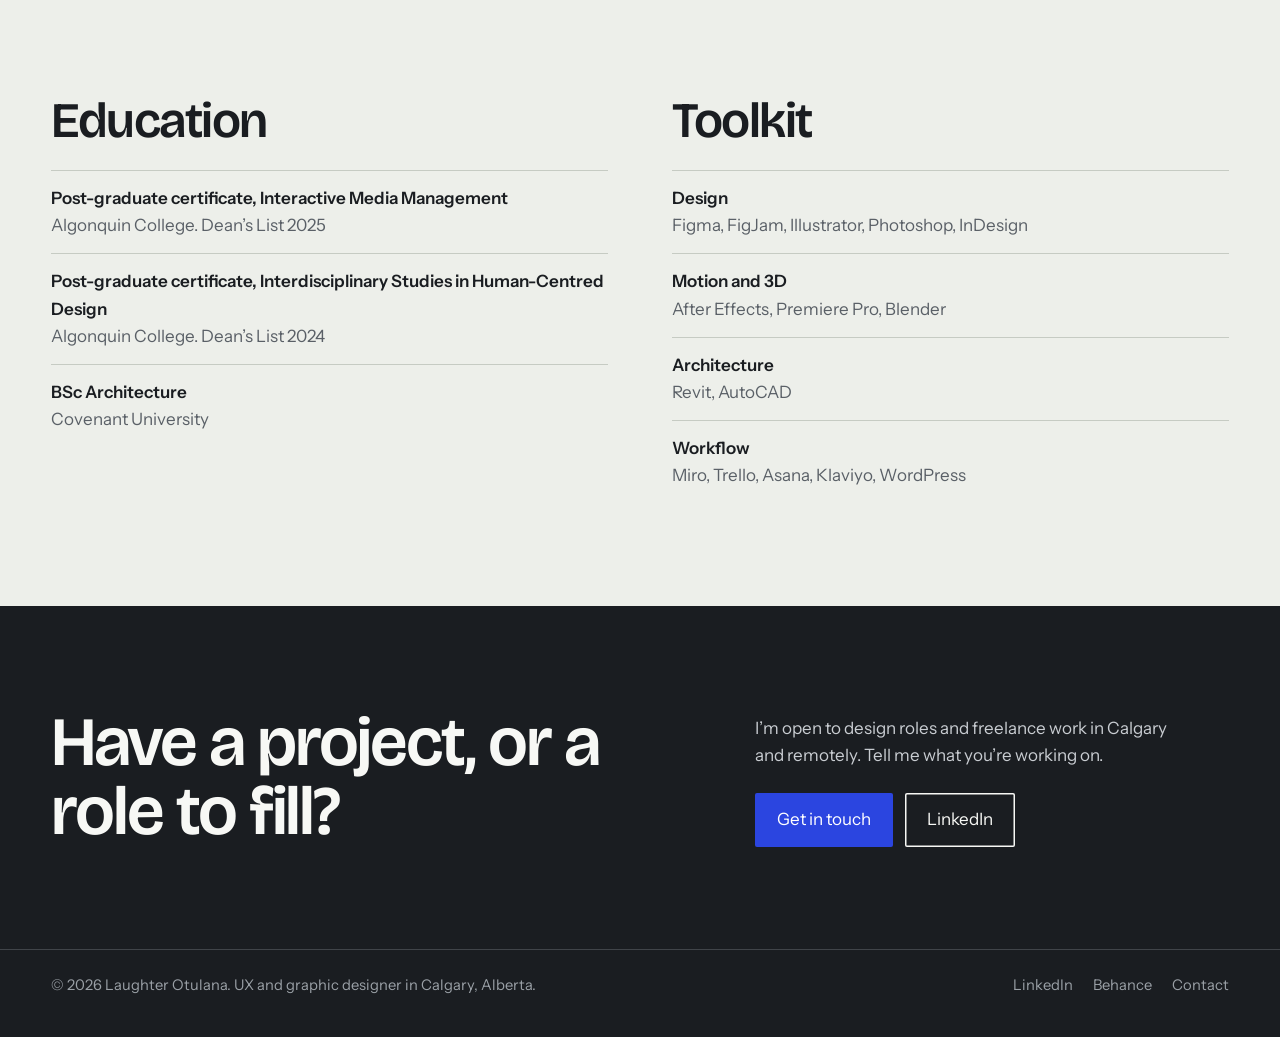
==== commit 98e43ae1: "About: list UX before graphic design Co-Authored-By: Claude Opus 5.5 <noreply@anthropic.com> Claude-" ====
--- a/about.html
+++ b/about.html
@@ -22,7 +22,7 @@
 <div class="bio">
 <h1 class="case-title">About me</h1>
 <div style="height:28px"></div>
-<p>I’m a multidisciplinary designer working across graphic design, UX, illustration and motion, and more and more in 3D.</p>
+<p>I’m a multidisciplinary designer working across UX, graphic design, illustration and motion, and more and more in 3D.</p>
 <p>I trained as an architect in Nigeria, and that training still shapes how I solve problems: with structure, a plan and attention to how people move through a space. I moved into graphic design and UX through boot camps, then came to Canada to study Human-Centred Design and Interactive Media Management at Algonquin College.</p>
 <p>My work has ranged from branding an ice cream concept, to civic education research with Elections Canada, to brand campaigns at Manitobah Mukluks. Whatever the project, I keep the work simple, clear and purposeful.</p>
 <div class="actions"><a class="btn" href="contact.html">Get in touch</a><a class="btn ghost" href="https://www.linkedin.com/in/laughter-otulana-2809b318a/">LinkedIn</a></div>
